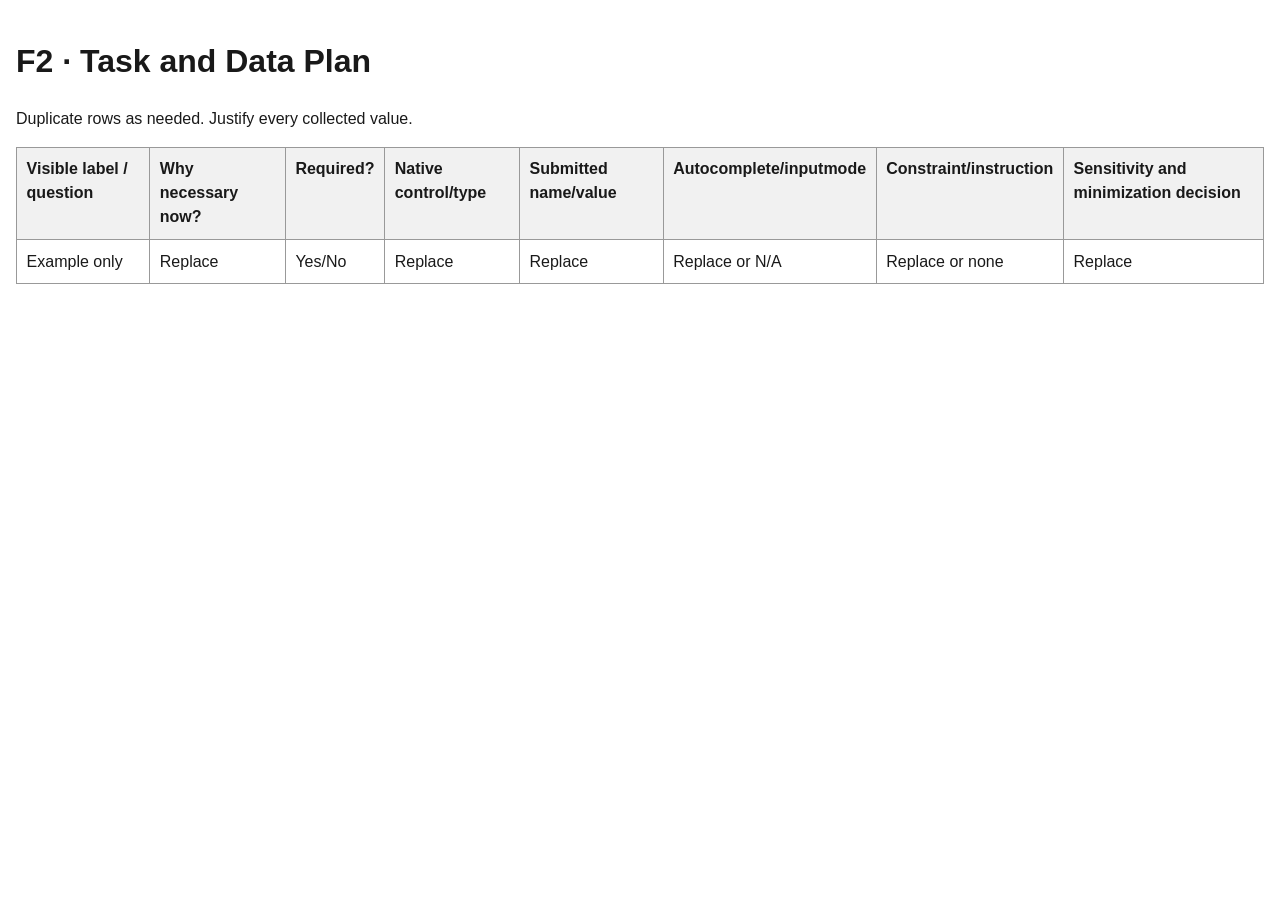
==== field-inventory-template.html @ a35bef89 "Initial commit" ====
<!doctype html>
<html lang="en">
    <head>
        <meta charset="utf-8">
        <meta name="viewport" content="width=device-width,initial-scale=1">
        <title>Field Inventory</title>
        <style>
        body{
            font-family:Arial,sans-serif;
            line-height:1.5;
            max-width:80rem;
            margin:auto;
            padding:1rem;
            color:#191919;
        }
        table{
            width:100%;
            border-collapse:collapse;
        }
        th,td{
            padding:.6rem;
            border:1px solid #999;
            text-align:left;
            vertical-align:top;
        }
        th{
            background:#f1f1f1;
        }
        </style>
        </head>
        <body>
            <h1>F2 · Task and Data Plan</h1>
            <p>Duplicate rows as needed. Justify every collected value.</p>
            <table>
                <thead>
                    <tr>
                        <th>Visible label / question</th>
                        <th>Why necessary now?</th>
                        <th>Required?</th>
                        <th>Native control/type</th>
                        <th>Submitted name/value</th>
                        <th>Autocomplete/inputmode</th>
                        <th>Constraint/instruction</th>
                        <th>Sensitivity and minimization decision</th>
                    </tr>
                </thead>
                <tbody>
                    <tr>
                        <td>Example only</td>
                        <td>Replace</td>
                        <td>Yes/No</td>
                        <td>Replace</td>
                        <td>Replace</td>
                        <td>Replace or N/A</td>
                        <td>Replace or none</td>
                        <td>Replace</td>
                    </tr>
                </tbody>
            </table>
        </body>
        </html>
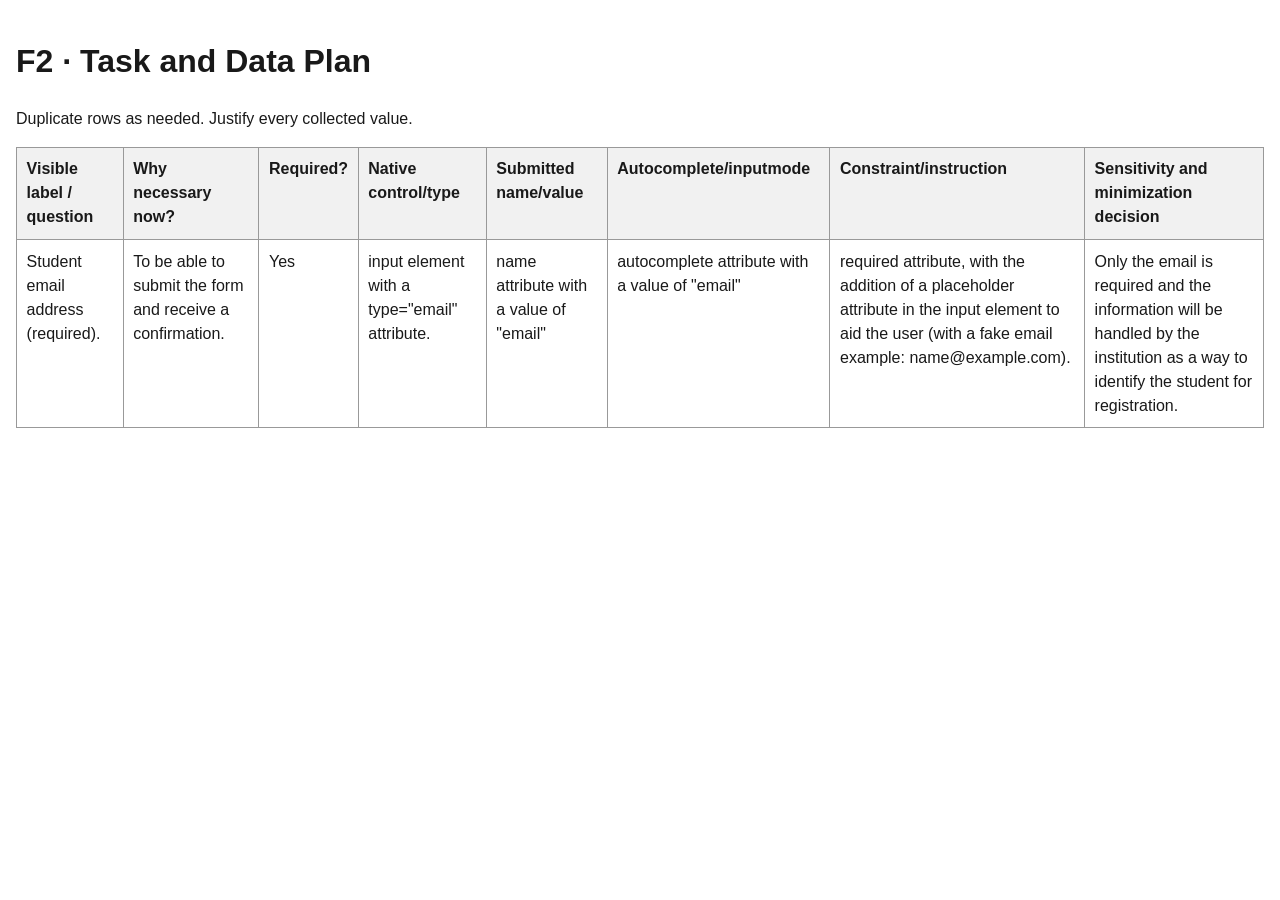
==== commit 45bd1bea: "F3 - Semantic form (in progress) need to fix checkboxes, wrap radios in a fieldset, add placeholders" ====
--- a/field-inventory-template.html
+++ b/field-inventory-template.html
@@ -1,61 +1,69 @@
 <!doctype html>
 <html lang="en">
-    <head>
-        <meta charset="utf-8">
-        <meta name="viewport" content="width=device-width,initial-scale=1">
-        <title>Field Inventory</title>
-        <style>
-        body{
-            font-family:Arial,sans-serif;
-            line-height:1.5;
-            max-width:80rem;
-            margin:auto;
-            padding:1rem;
-            color:#191919;
+
+<head>
+    <meta charset="utf-8">
+    <meta name="viewport" content="width=device-width,initial-scale=1">
+    <title>Field Inventory</title>
+    <style>
+        body {
+            font-family: Arial, sans-serif;
+            line-height: 1.5;
+            max-width: 80rem;
+            margin: auto;
+            padding: 1rem;
+            color: #191919;
         }
-        table{
-            width:100%;
-            border-collapse:collapse;
+
+        table {
+            width: 100%;
+            border-collapse: collapse;
         }
-        th,td{
-            padding:.6rem;
-            border:1px solid #999;
-            text-align:left;
-            vertical-align:top;
+
+        th,
+        td {
+            padding: .6rem;
+            border: 1px solid #999;
+            text-align: left;
+            vertical-align: top;
         }
-        th{
-            background:#f1f1f1;
+
+        th {
+            background: #f1f1f1;
         }
-        </style>
-        </head>
-        <body>
-            <h1>F2 · Task and Data Plan</h1>
-            <p>Duplicate rows as needed. Justify every collected value.</p>
-            <table>
-                <thead>
-                    <tr>
-                        <th>Visible label / question</th>
-                        <th>Why necessary now?</th>
-                        <th>Required?</th>
-                        <th>Native control/type</th>
-                        <th>Submitted name/value</th>
-                        <th>Autocomplete/inputmode</th>
-                        <th>Constraint/instruction</th>
-                        <th>Sensitivity and minimization decision</th>
-                    </tr>
-                </thead>
-                <tbody>
-                    <tr>
-                        <td>Example only</td>
-                        <td>Replace</td>
-                        <td>Yes/No</td>
-                        <td>Replace</td>
-                        <td>Replace</td>
-                        <td>Replace or N/A</td>
-                        <td>Replace or none</td>
-                        <td>Replace</td>
-                    </tr>
-                </tbody>
-            </table>
-        </body>
-        </html>
+    </style>
+</head>
+
+<body>
+    <h1>F2 · Task and Data Plan</h1>
+    <p>Duplicate rows as needed. Justify every collected value.</p>
+    <table>
+        <thead>
+            <tr>
+                <th>Visible label / question</th>
+                <th>Why necessary now?</th>
+                <th>Required?</th>
+                <th>Native control/type</th>
+                <th>Submitted name/value</th>
+                <th>Autocomplete/inputmode</th>
+                <th>Constraint/instruction</th>
+                <th>Sensitivity and minimization decision</th>
+            </tr>
+        </thead>
+        <tbody>
+            <tr>
+                <td>Student email address (required).</td>
+                <td>To be able to submit the form and receive a confirmation.</td>
+                <td>Yes</td>
+                <td>input element with a type="email" attribute.</td>
+                <td>name attribute with a value of "email"</td>
+                <td>autocomplete attribute with a value of "email"</td>
+                <td>required attribute, with the addition of a placeholder attribute in the input element to aid the
+                    user (with a fake email example: name@example.com).</td>
+                <td>Only the email is required and the information will be handled by the institution as a way to identify the student for registration.</td>
+            </tr>
+        </tbody>
+    </table>
+</body>
+
+</html>
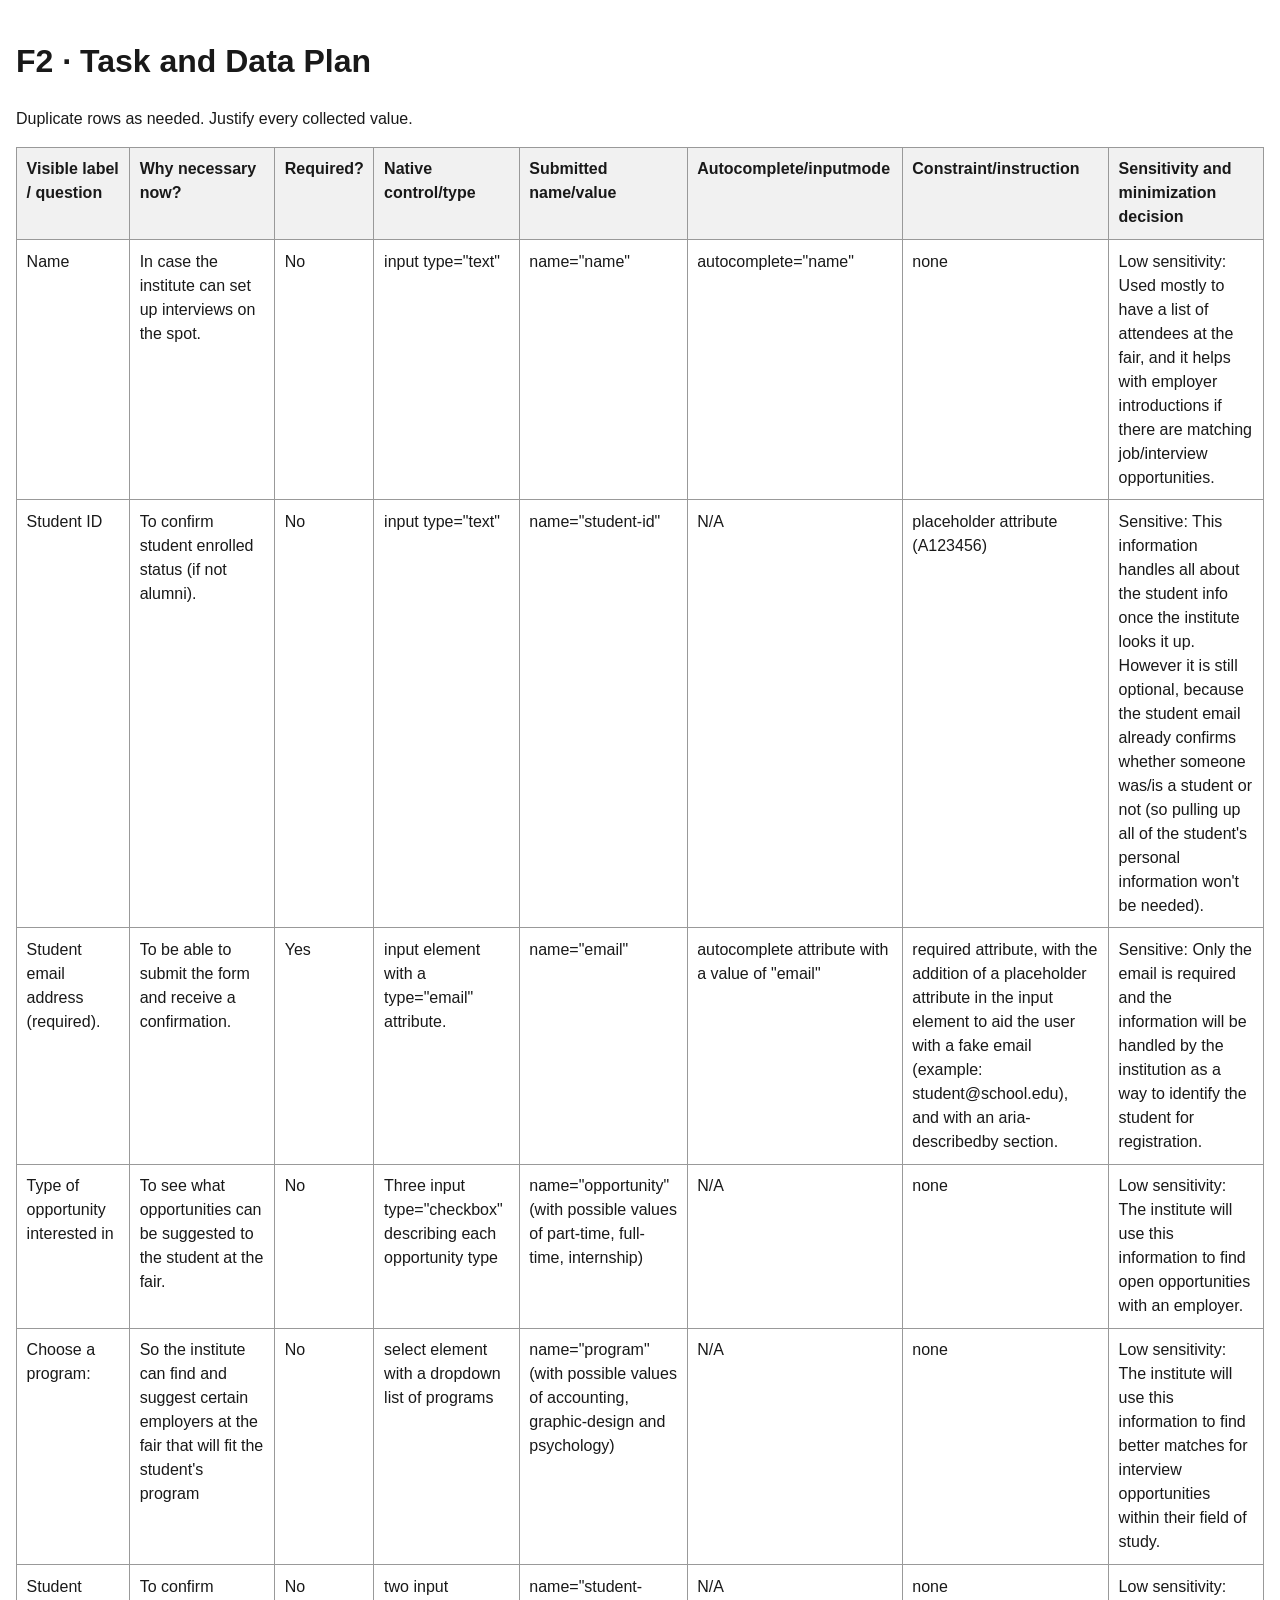
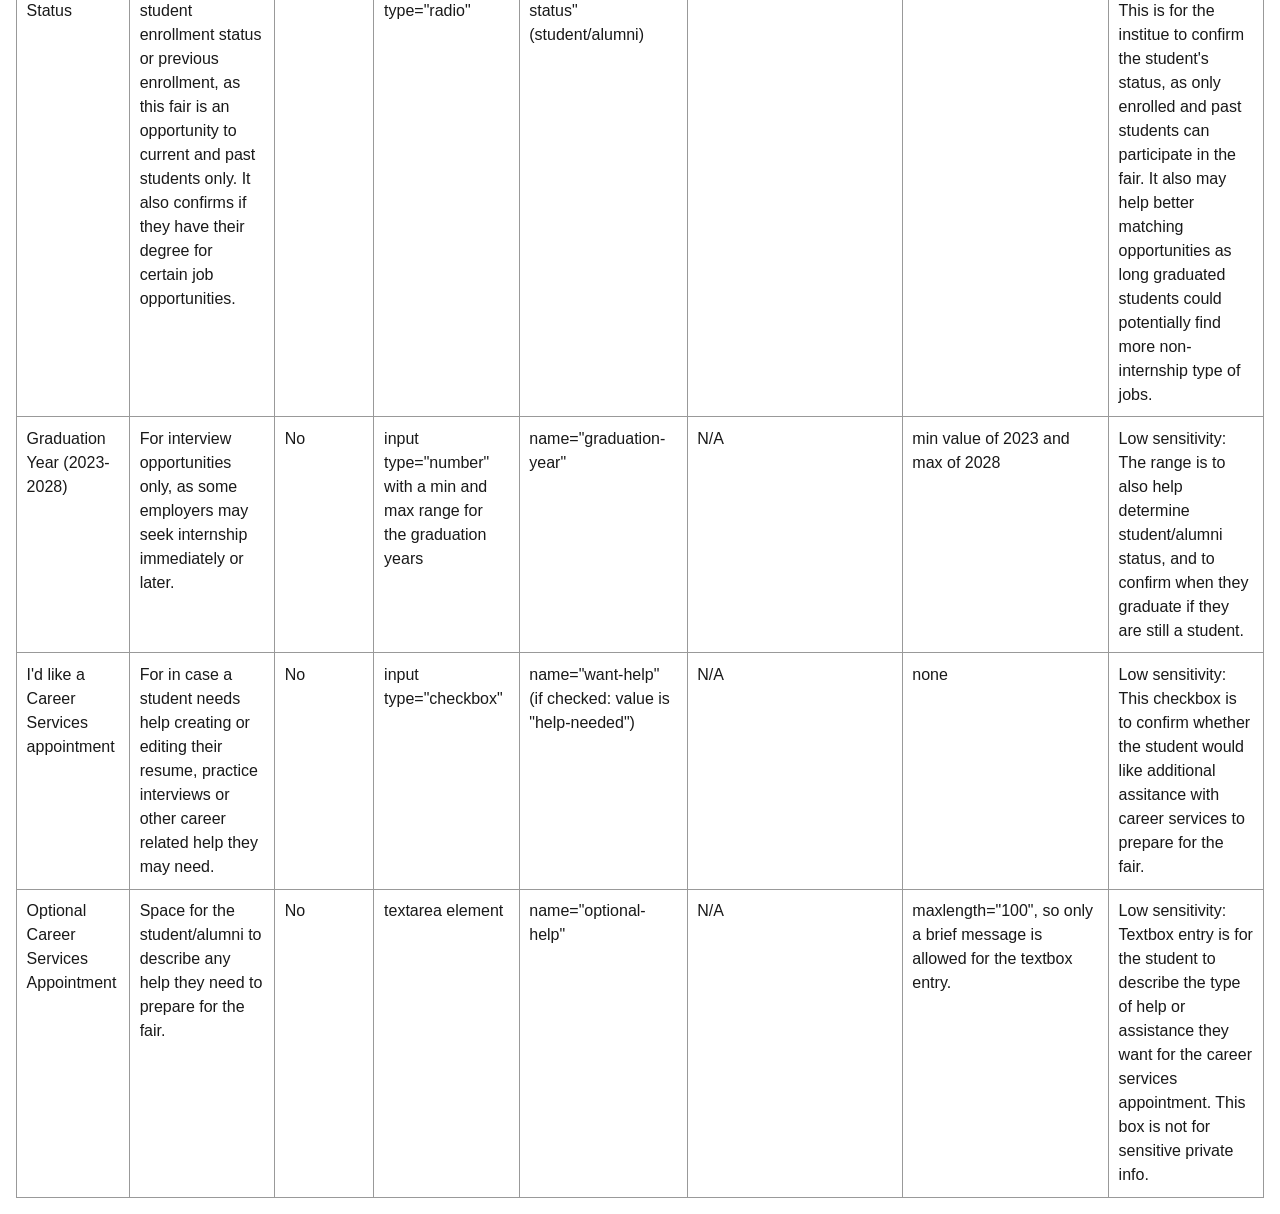
==== commit 15652140: "F2 Task and data plan completed revised the field inventory, added placeholder for student-id.  adju" ====
--- a/field-inventory-template.html
+++ b/field-inventory-template.html
@@ -51,16 +51,125 @@
             </tr>
         </thead>
         <tbody>
+            <!--Name (text field)-->
+            <tr>
+                <td>Name</td>
+                <td>In case the institute can set up interviews on the spot.</td>
+                <td>No</td>
+                <td>input type="text"</td>
+                <td>name="name"</td>
+                <td>autocomplete="name"</td>
+                <td>none</td>
+                <td>Low sensitivity: Used mostly to have a list of attendees at the fair, and it helps with employer
+                    introductions if there are matching job/interview opportunities.</td>
+            </tr>
+            <!--Student ID (text field)-->
+            <tr>
+                <td>Student ID</td>
+                <td>To confirm student enrolled status (if not alumni).</td>
+                <td>No</td>
+                <td>input type="text"</td>
+                <td>name="student-id"</td>
+                <td>N/A</td>
+                <td>placeholder attribute (A123456)</td>
+                <td>Sensitive: This information handles all about the student info once the institute looks it up.
+                    However it is still optional, because the student email already confirms whether someone was/is a
+                    student or not (so pulling up all of the student's personal information won't be needed).</td>
+            </tr>
+            <!--Email (email field)-->
             <tr>
                 <td>Student email address (required).</td>
                 <td>To be able to submit the form and receive a confirmation.</td>
                 <td>Yes</td>
                 <td>input element with a type="email" attribute.</td>
-                <td>name attribute with a value of "email"</td>
+                <td>name="email"</td>
                 <td>autocomplete attribute with a value of "email"</td>
                 <td>required attribute, with the addition of a placeholder attribute in the input element to aid the
-                    user (with a fake email example: name@example.com).</td>
-                <td>Only the email is required and the information will be handled by the institution as a way to identify the student for registration.</td>
+                    user with a fake email (example: student@school.edu), and with an aria-describedby section.</td>
+                <td>Sensitive: Only the email is required and the information will be handled by the institution as a
+                    way to identify the student for registration.</td>
+            </tr>
+            <!--Type of opportunity (checkboxes)-->
+            <tr>
+                <td>Type of opportunity interested in</td>
+                <td>To see what opportunities can be suggested to the student at the fair.</td>
+                <td>No</td>
+                <td>Three input type="checkbox" describing each opportunity type</td>
+                <td>name="opportunity" (with possible values of part-time, full-time, internship)</td>
+                <td>N/A</td>
+                <td>none</td>
+                <td>Low sensitivity: The institute will use this information to find open opportunities with an
+                    employer.</td>
+            </tr>
+            <!--Program (dropdown/select)-->
+            <tr>
+                <td>Choose a program:</td>
+                <td>So the institute can find and suggest certain employers at the fair that will fit the student's
+                    program</td>
+                <td>No</td>
+                <td>select element with a dropdown list of programs</td>
+                <td>name="program" (with possible values of accounting, graphic-design and psychology)</td>
+                <td>N/A</td>
+                <td>none</td>
+                <td>Low sensitivity: The institute will use this information to find better matches for interview
+                    opportunities within
+                    their field of study.</td>
+            </tr>
+            <!--Student status (radios)-->
+            <tr>
+                <td>Student Status</td>
+                <td>To confirm student enrollment status or previous enrollment, as this fair is an opportunity to
+                    current and past students only. It also confirms if they have their degree for certain job
+                    opportunities.</td>
+                <td>No</td>
+                <td>two input type="radio"</td>
+                <td>name="student-status" (student/alumni)</td>
+                <td>N/A</td>
+                <td>none</td>
+                <td>Low sensitivity: This is for the institue to confirm the student's status, as only enrolled and past
+                    students can
+                    participate in the fair. It also may help better matching opportunities as long graduated students
+                    could potentially find more non-internship type of jobs.</td>
+            </tr>
+            <!--Graduation year (numbers min/max)-->
+            <tr>
+                <td>Graduation Year (2023-2028)</td>
+                <td>For interview opportunities only, as some employers may seek internship immediately or later.</td>
+                <td>No</td>
+                <td>input type="number" with a min and max range for the graduation years</td>
+                <td>name="graduation-year"</td>
+                <td>N/A</td>
+                <td>min value of 2023 and max of 2028</td>
+                <td>Low sensitivity: The range is to also help determine student/alumni status, and to confirm when they
+                    graduate if they
+                    are still a student.</td>
+            </tr>
+            <!--Appointment (checkbox)-->
+            <tr>
+                <td>I'd like a Career Services appointment</td>
+                <td>For in case a student needs help creating or editing their resume, practice interviews or other
+                    career related help they may need.</td>
+                <td>No</td>
+                <td>input type="checkbox"</td>
+                <td>name="want-help" (if checked: value is "help-needed")</td>
+                <td>N/A</td>
+                <td>none</td>
+                <td>Low sensitivity: This checkbox is to confirm whether the student would like additional assitance
+                    with career services
+                    to prepare for the fair.</td>
+            </tr>
+            <!--Appointment help texbox (textarea with character limit)-->
+            <tr>
+                <td>Optional Career Services Appointment</td>
+                <td>Space for the student/alumni to describe any help they need to prepare for the fair.</td>
+                <td>No</td>
+                <td>textarea element</td>
+                <td>name="optional-help"</td>
+                <td>N/A</td>
+                <td>maxlength="100", so only a brief message is allowed for the textbox entry.</td>
+                <td>Low sensitivity: Textbox entry is for the student to describe the type of help or assistance they
+                    want for the career
+                    services appointment. This box is not for sensitive private info.</td>
             </tr>
         </tbody>
     </table>
